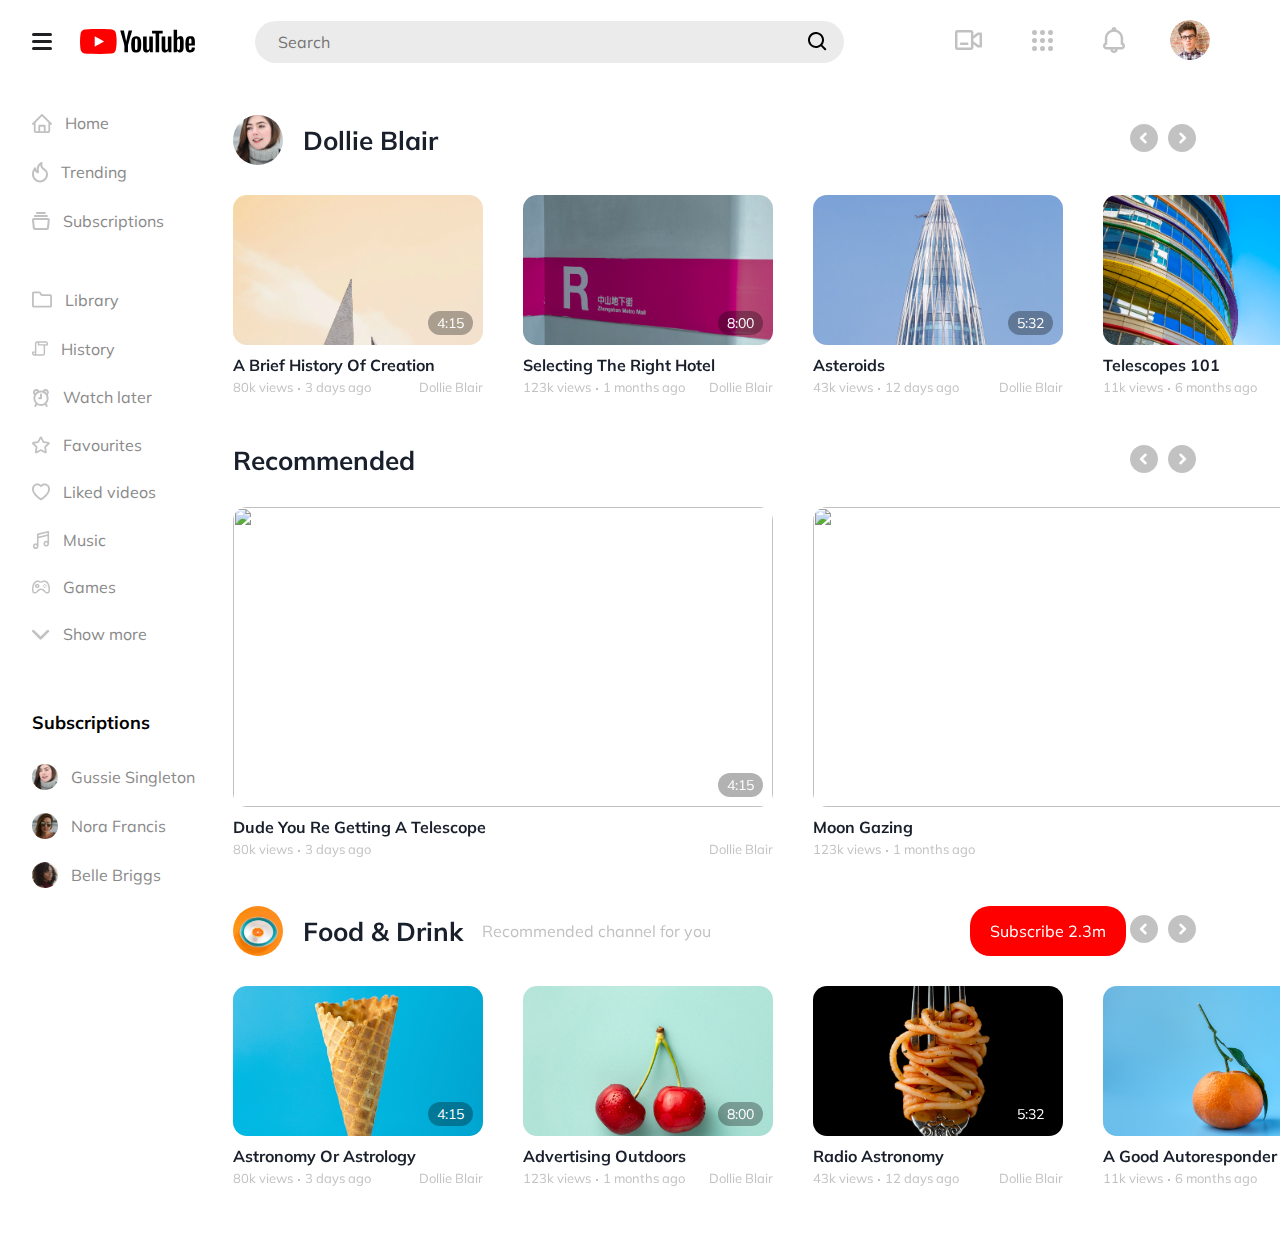
==== YouTubeTask/index.html @ e53dff31 "feat: add files" ====
<!DOCTYPE html>
<html lang="en">

<head>
    <meta charset="UTF-8">
    <meta http-equiv="X-UA-Compatible" content="IE=edge">
    <meta name="viewport" content="width=device-width, initial-scale=1.0">
    <title>YouTube</title>
    <link rel="stylesheet" href="style/normalize.css">
    <link rel="stylesheet" href="style/style.css">
    <link rel="preconnect" href="https://fonts.gstatic.com">
    <link href="https://fonts.googleapis.com/css2?family=Mulish:wght@400;700&display=swap" rel="stylesheet">
</head>

<body>

    <header class="header">
        <buttun class="burger">
            <span class="burger-line"></span>
            <span class="burger-line"></span>
            <span class="burger-line"></span>
        </buttun>
        <img src="img/logo.svg" alt="YouTube" class="logo">
        <div class="input-group">
            <input type="search" name="search" class="input-search" placeholder="Search">
            <button type="submit" class="button-search">
                <svg class="icon icon-search" width="19" height="19">
                    <use xlink:href="img/icons.svg#search"></use>
                </svg>
            </button>
        </div>
        <div class="mobile-search">
            <svg class="icon icon-search" width="19" height="19">
                <use href="img/icons.svg#search"></use>
            </svg>
        </div>
        <div class="icons">
            <a href="#" class="icons-link">
                <svg class="icon icon-video" width="27" height="20">
                    <use xlink:href="img/icons.svg#video"></use>
                </svg>
            </a>
            <a href="#" class="icons-link">
                <svg class="icon icon-apps" width="21" height="21">
                    <use xlink:href="img/icons.svg#apps"></use>
                </svg>
            </a>
            <a href="#" class="icons-link">
                <svg class="icon icon-notification" width="22" height="26">
                    <use xlink:href="img/icons.svg#notification"></use>
                </svg>
            </a>
        </div>
        <a href="#" class="user">
            <img src="img/Userpic.png" alt="Userpic" class="user-avatar">
        </a>


    </header>



    <div class="mobile-sidebar">
        <ul class="nav-menu">
            <li class="nav-item">
                <a href="#" class="nav-link">
                    <svg class="icon icon-home" width="20" height="19">
                        <use href="img/icons.svg#home"></use>
                    </svg>
                    <span class="nav-text">Home</span>
                </a>
            </li>
            <li class="nav-item">
                <a href="#" class="nav-link">
                    <svg class="icon icon-trending" width="20" height="19">
                        <use href="img/icons.svg#trending"></use>
                    </svg>
                    <span class="nav-text">Trending</span>
                </a>
            </li>
            <li class="nav-item">
                <a href="#" class="nav-link">
                    <svg class="icon icon-subscriptions" width="20" height="19">
                        <use href="img/icons.svg#subscriptions"></use>
                    </svg>
                    <span class="nav-text">Subscriptions</span>
                </a>
            </li>
            <li class="nav-item">
                <a href="#" class="nav-link">
                    <svg class="icon icon-library" width="20" height="19">
                        <use href="img/icons.svg#library"></use>
                    </svg>
                    <span class="nav-text">Library</span>
                </a>
            </li>
        </ul>
    </div>


    <!-- /.mobile-sidebar -->



    <div class="conteiner">
        <aside class="sidebar">
            <nav class="nav">

                <!-- menu 1 -->

                <ul class="nav-menu">
                    <li class="nav-item">
                        <a href="#" class="nav-link">
                            <svg class="icon icon-home" width="20" height="19">
                                <use xlink:href="img/icons.svg#home"></use>
                            </svg>
                            <span class="nav-text">Home</span>
                        </a>
                    </li>
                    <li class="nav-item">
                        <a href="" class="nav-link">
                            <svg class="icon icon-trending" width="16" height="21">
                                <use xlink:href="img/icons.svg#trending"></use>
                            </svg>
                            <span class="nav-text">Trending</span>
                        </a>
                    </li>
                    <li class="nav-item">
                        <a href="" class="nav-link">
                            <svg class="icon icon-subscriptions" width="18" height="18">
                                <use xlink:href="img/icons.svg#subscriptions"></use>
                            </svg>
                            <span class="nav-text">Subscriptions</span>
                        </a>
                    </li>
                </ul>

                <!-- menu 2 -->

                <ul class="nav-menu">
                    <li class="nav-item" id="nav-library">
                        <a href="#" class="nav-link">
                            <svg class="icon icon-library" width="20" height="19">
                                <use xlink:href="img/icons.svg#library"></use>
                            </svg>
                            <span class="nav-text">Library</span>
                        </a>
                    </li>
                    <li class="nav-item">
                        <a href="" class="nav-link">
                            <svg class="icon icon-history" width="16" height="21">
                                <use xlink:href="img/icons.svg#history"></use>
                            </svg>
                            <span class="nav-text">History</span>
                        </a>
                    </li>
                    <li class="nav-item">
                        <a href="" class="nav-link">
                            <svg class="icon icon-watch-later" width="18" height="18">
                                <use xlink:href="img/icons.svg#watch-later"></use>
                            </svg>
                            <span class="nav-text">Watch later</span>
                        </a>
                    </li>
                    <li class="nav-item">
                        <a href="" class="nav-link">
                            <svg class="icon icon-favourites" width="18" height="18">
                                <use xlink:href="img/icons.svg#favourites"></use>
                            </svg>
                            <span class="nav-text">Favourites</span>
                        </a>
                    </li>
                    <li class="nav-item">
                        <a href="" class="nav-link">
                            <svg class="icon icon-liked-videos" width="18" height="18">
                                <use xlink:href="img/icons.svg#liked"></use>
                            </svg>
                            <span class="nav-text">Liked videos</span>
                        </a>
                    </li>
                    <li class="nav-item">
                        <a href="" class="nav-link">
                            <svg class="icon icon-music" width="18" height="18">
                                <use xlink:href="img/icons.svg#music"></use>
                            </svg>
                            <span class="nav-text">Music</span>
                        </a>
                    </li>
                    <li class="nav-item">
                        <a href="" class="nav-link">
                            <svg class="icon icon-games" width="18" height="18">
                                <use xlink:href="img/icons.svg#games"></use>
                            </svg>
                            <span class="nav-text">Games</span>
                        </a>
                    </li>
                    <li class="nav-item">
                        <a href="" class="nav-link">
                            <svg class="icon icon-show-more" width="18" height="18">
                                <use xlink:href="img/icons.svg#chevron-down"></use>
                            </svg>
                            <span class="nav-text">Show more</span>
                        </a>
                    </li>
                </ul>
            </nav>
            <!-- Subscriptions  -->

            <h2 class="nav-title">Subscriptions</h2>

            <ul class="nav-menu" id="sub-menu">
                <li class="nav-item2">
                    <a href="#" class="nav-link">
                        <img src="img/Gussie.png" alt="Gussie Singleton" class="nav-image">
                        <span class="nav-text">Gussie Singleton</span>
                    </a>
                </li>
                <li class="nav-item2">
                    <a href="#" class="nav-link">
                        <img src="img/Nora.png" alt="Nora Francis" class="nav-image">
                        <span class="nav-text">Nora Francis</span>
                    </a>
                </li>
                <li class="nav-item2">
                    <a href="#" class="nav-link">
                        <img src="img/Belle.png" alt="Belle Briggs" class="nav-image">
                        <span class="nav-text">Belle Briggs</span>
                    </a>
                </li>
                <li class="nav-item2">
                    <a href="#" class="nav-link">
                        <img src="img/Eunice.png" alt="Eunice Cortez" class="nav-image">
                        <span class="nav-text">Eunice Cortez</span>
                    </a>
                </li>
                <li class="nav-item2">
                    <a href="#" class="nav-link">
                        <img src="img/Emma.png" alt="Emma Hanson" class="nav-image">
                        <span class="nav-text">Emma Hanson</span>
                    </a>
                </li>
                <li class="nav-item2">
                    <a href="#" class="nav-link">
                        <img src="img/Leah.png" alt="Leah Berry" class="nav-image">
                        <span class="nav-text">Leah Berry</span>
                    </a>
                </li>
            </ul>

            <!-- Setting -->

            <ul class="nav-menu" id="nav-setting">
                <li class="nav-item">
                    <a href="#" class="nav-link">
                        <svg class="icon icon-setting" width="20" height="19">
                            <use xlink:href="img/icons.svg#setting"></use>
                        </svg>
                        <span class="nav-text">Setting</span>
                    </a>
                </li>
            </ul>
        </aside>
    </div>








    <main class="content">
        <div class="channel">
            <div class="channel-header">
                <a href="#" class="channel-title">
                    <img src="img/Gussie.png" alt="mainAvatar" class="channel-avatar">
                    <span class="channel-text">Dollie Blair</span>
                </a>

                <div class="slider-buttons">
                    <div class="channel-button" id="my-channel-button-prev">
                        <svg class="icon icon-left" width="28" height="28">
                            <use href="img/icons.svg#left"></use>
                        </svg>
                    </div>
                    <div class="channel-button" id="my-channel-button-next">
                        <svg class="icon icon-right" width="28" height="28">
                            <use href="img/icons.svg#right"></use>
                        </svg>
                    </div>
                </div>
            </div>

            <!-- Slider main container -->
            <div class="swiper-container my-channel-slider">
                <!-- Additional required wrapper -->
                <div class="swiper-wrapper">
                    <!-- Slides -->
                    <div class="swiper-slide">
                        <div class="video-card">
                            <div class="video-thumb">
                                <img src="img/cover-video.png" alt="" class="thumbnail">
                                <span class="video-duration">4:15</span>
                            </div>
                            <!-- /.video-thumb -->
                            <h3 class="video-title">A Brief History Of Creation</h3>
                            <div class="video-info">
                                <span class="video-counter">
                                    <span class="video-views">80k views</span>
                                    <span class="video-date">3 days ago</span>
                                </span>
                                <span class="video-channel">Dollie Blair</span>
                            </div>
                            <!-- /.video-info -->
                        </div>
                        <!-- /.video-card -->
                    </div>
                    <!-- /.swiper-slide -->
                    <div class="swiper-slide">
                        <div class="video-card">
                            <div class="video-thumb">
                                <img src="img/video-cover-2.png" alt="" class="thumbnail">
                                <span class="video-duration">8:00</span>
                            </div>
                            <!-- /.video-thumb -->
                            <h3 class="video-title">Selecting The Right Hotel</h3>
                            <div class="video-info">
                                <span class="video-counter">
                                    <span class="video-views">123k views</span>
                                    <span class="video-date">1 months ago</span>
                                </span>
                                <span class="video-channel">Dollie Blair</span>
                            </div>
                            <!-- /.video-info -->
                        </div>
                        <!-- /.video-card -->
                    </div>
                    <div class="swiper-slide">
                        <div class="video-card">
                            <div class="video-thumb">
                                <img src="img/video-cover-3.png" alt="" class="thumbnail">
                                <span class="video-duration">5:32</span>
                            </div>
                            <!-- /.video-thumb -->
                            <h3 class="video-title">Asteroids</h3>
                            <div class="video-info">
                                <span class="video-counter">
                                    <span class="video-views">43k views</span>
                                    <span class="video-date">12 days ago</span>
                                </span>
                                <span class="video-channel">Dollie Blair</span>
                            </div>
                            <!-- /.video-info -->
                        </div>
                        <!-- /.video-card -->
                    </div>
                    <div class="swiper-slide">
                        <div class="video-card">
                            <div class="video-thumb">
                                <img src="img/video-cover-4.png" alt="" class="thumbnail">
                                <span class="video-duration">6:40</span>
                            </div>
                            <!-- /.video-thumb -->
                            <h3 class="video-title">Telescopes 101</h3>
                            <div class="video-info">
                                <span class="video-counter">
                                    <span class="video-views">11k views</span>
                                    <span class="video-date">6 months ago</span>
                                </span>
                                <span class="video-channel">Dollie Blair</span>
                            </div>
                            <!-- /.video-info -->
                        </div>
                        <!-- /.video-card -->
                    </div>
                    <div class="swiper-slide">
                        <div class="video-card">
                            <div class="video-thumb">
                                <img src="img/video-cover-5.png" alt="" class="thumbnail">
                                <span class="video-duration">1:45</span>
                            </div>
                            <!-- /.video-thumb -->
                            <h3 class="video-title">Medical Care Is Just</h3>
                            <div class="video-info">
                                <span class="video-counter">
                                    <span class="video-views">80k views</span>
                                    <span class="video-date">2 days ago</span>
                                </span>
                                <span class="video-channel">Dollie Blair</span>
                            </div>
                            <!-- /.video-info -->
                        </div>
                        <!-- /.video-card -->
                    </div>
                    <div class="swiper-slide">
                        <div class="video-card">
                            <div class="video-thumb">
                                <img src="img/video-cover-6.png" alt="" class="thumbnail">
                                <span class="video-duration">4:15</span>
                            </div>
                            <!-- /.video-thumb -->
                            <h3 class="video-title">A Brief History Of Creation</h3>
                            <div class="video-info">
                                <span class="video-counter">
                                    <span class="video-views">80k views</span>
                                    <span class="video-date">3 days ago</span>
                                </span>
                                <span class="video-channel">Dollie Blair</span>
                            </div>
                            <!-- /.video-info -->
                        </div>
                        <!-- /.video-card -->
                    </div>
                </div>
            </div>
            <!-- /.swiper-container -->

        </div>
        <!-- /.channel -->
        <div class="channel recommended">
            <div class="channel-header">
                <h2 class="recommended-title">Recommended</h2>

                <div class="slider-buttons">
                    <div class="channel-button" id="recommended-button-prev">
                        <svg class="icon icon-left" width="28" height="28">
                            <use href="img/icons.svg#left"></use>
                        </svg>
                    </div>
                    <div class="channel-button" id="recommended-button-next">
                        <svg class="icon icon-right" width="28" height="28">
                            <use href="img/icons.svg#right"></use>
                        </svg>
                    </div>
                </div>
            </div>

            <!-- Slider main container -->
            <div class="swiper-container recommended-slider">
                <!-- Additional required wrapper -->
                <div class="swiper-wrapper">
                    <!-- Slides -->
                    <div class="swiper-slide">
                        <div class="video-card">
                            <div class="video-thumb">
                                <img src="img/Dude.png" alt="" class="thumbnail">
                                <span class="video-duration">4:15</span>
                            </div>
                            <!-- /.video-thumb -->
                            <h3 class="video-title">Dude You Re Getting A Telescope</h3>
                            <div class="video-info">
                                <span class="video-counter">
                                    <span class="video-views">80k views</span>
                                    <span class="video-date">3 days ago</span>
                                </span>
                                <span class="video-channel">Dollie Blair</span>
                            </div>
                            <!-- /.video-info -->
                        </div>
                        <!-- /.video-card -->
                    </div>
                    <!-- /.swiper-slide -->
                    <div class="swiper-slide">
                        <div class="video-card">
                            <div class="video-thumb">
                                <img src="img/Moon.png" alt="" class="thumbnail">
                                <span class="video-duration">8:00</span>
                            </div>
                            <!-- /.video-thumb -->
                            <h3 class="video-title">Moon Gazing</h3>
                            <div class="video-info">
                                <span class="video-counter">
                                    <span class="video-views">123k views</span>
                                    <span class="video-date">1 months ago</span>
                                </span>
                                <span class="video-channel">Dollie Blair</span>
                            </div>
                            <!-- /.video-info -->
                        </div>
                        <!-- /.video-card -->
                    </div>
                    <div class="swiper-slide">
                        <div class="video-card">
                            <div class="video-thumb">
                                <img src="img/Rose.png" alt="" class="thumbnail">
                                <span class="video-duration">5:32</span>
                            </div>
                            <!-- /.video-thumb -->
                            <h3 class="video-title">Rose Gazing</h3>
                            <div class="video-info">
                                <span class="video-counter">
                                    <span class="video-views">43k views</span>
                                    <span class="video-date">12 days ago</span>
                                </span>
                                <span class="video-channel">Dollie Blair</span>
                            </div>
                            <!-- /.video-info -->
                        </div>
                        <!-- /.video-card -->
                    </div>
                    <div class="swiper-slide">
                        <div class="video-card">
                            <div class="video-thumb">
                                <img src="img/video-cover-4.png" alt="" class="thumbnail">
                                <span class="video-duration">6:40</span>
                            </div>
                            <!-- /.video-thumb -->
                            <h3 class="video-title">Telescopes 101</h3>
                            <div class="video-info">
                                <span class="video-counter">
                                    <span class="video-views">11k views</span>
                                    <span class="video-date">6 months ago</span>
                                </span>
                                <span class="video-channel">Dollie Blair</span>
                            </div>
                            <!-- /.video-info -->
                        </div>
                        <!-- /.video-card -->
                    </div>
                    <div class="swiper-slide">
                        <div class="video-card">
                            <div class="video-thumb">
                                <img src="img/video-cover-5.png" alt="" class="thumbnail">
                                <span class="video-duration">1:45</span>
                            </div>
                            <!-- /.video-thumb -->
                            <h3 class="video-title">Medical Care Is Just</h3>
                            <div class="video-info">
                                <span class="video-counter">
                                    <span class="video-views">80k views</span>
                                    <span class="video-date">2 days ago</span>
                                </span>
                                <span class="video-channel">Dollie Blair</span>
                            </div>
                            <!-- /.video-info -->
                        </div>
                        <!-- /.video-card -->
                    </div>
                    <div class="swiper-slide">
                        <div class="video-card">
                            <div class="video-thumb">
                                <img src="img/video-cover-6.png" alt="" class="thumbnail">
                                <span class="video-duration">4:15</span>
                            </div>
                            <!-- /.video-thumb -->
                            <h3 class="video-title">A Brief History Of Creation</h3>
                            <div class="video-info">
                                <span class="video-counter">
                                    <span class="video-views">80k views</span>
                                    <span class="video-date">3 days ago</span>
                                </span>
                                <span class="video-channel">Dollie Blair</span>
                            </div>
                            <!-- /.video-info -->
                        </div>
                        <!-- /.video-card -->
                    </div>
                </div>
            </div>
            <!-- /.swiper-container -->

        </div>
        <!-- /.channel -->

        <div class="channel recommended-channel">
            <div class="channel-header">
                <a href="#" class="channel-title recommended-channel-title">
                    <img src="img/Food-Drink.png" alt="Food-Drink" class="channel-avatar">
                    <span class="channel-text">Food & Drink</span>
                    <span class="recommended-channel-subtitle">Recommended channel for you</span>
                </a>

                <button class="subscribe">Subscribe 2.3m</button>

                <div class="slider-buttons">
                    <div class="channel-button" id="recommended-channel-button-prev">
                        <svg class="icon icon-left" width="28" height="28">
                            <use href="img/icons.svg#left"></use>
                        </svg>
                    </div>
                    <div class="channel-button" id="recommended-channel-button-next">
                        <svg class="icon icon-right" width="28" height="28">
                            <use href="img/icons.svg#right"></use>
                        </svg>
                    </div>
                </div>
            </div>

            <!-- Slider main container -->
            <div class="swiper-container recommended-channel-slider">
                <!-- Additional required wrapper -->
                <div class="swiper-wrapper">
                    <!-- Slides -->
                    <div class="swiper-slide">
                        <div class="video-card">
                            <div class="video-thumb">
                                <img src="img/Astronomy.png" alt="" class="thumbnail">
                                <span class="video-duration">4:15</span>
                            </div>
                            <!-- /.video-thumb -->
                            <h3 class="video-title">Astronomy Or Astrology</h3>
                            <div class="video-info">
                                <span class="video-counter">
                                    <span class="video-views">80k views</span>
                                    <span class="video-date">3 days ago</span>
                                </span>
                                <span class="video-channel">Dollie Blair</span>
                            </div>
                            <!-- /.video-info -->
                        </div>
                        <!-- /.video-card -->
                    </div>
                    <!-- /.swiper-slide -->
                    <div class="swiper-slide">
                        <div class="video-card">
                            <div class="video-thumb">
                                <img src="img/Advertising.png" alt="Advertising" class="thumbnail">
                                <span class="video-duration">8:00</span>
                            </div>
                            <!-- /.video-thumb -->
                            <h3 class="video-title">Advertising Outdoors</h3>
                            <div class="video-info">
                                <span class="video-counter">
                                    <span class="video-views">123k views</span>
                                    <span class="video-date">1 months ago</span>
                                </span>
                                <span class="video-channel">Dollie Blair</span>
                            </div>
                            <!-- /.video-info -->
                        </div>
                        <!-- /.video-card -->
                    </div>
                    <div class="swiper-slide">
                        <div class="video-card">
                            <div class="video-thumb">
                                <img src="img/Radio.png" alt="" class="thumbnail">
                                <span class="video-duration">5:32</span>
                            </div>
                            <!-- /.video-thumb -->
                            <h3 class="video-title">Radio Astronomy</h3>
                            <div class="video-info">
                                <span class="video-counter">
                                    <span class="video-views">43k views</span>
                                    <span class="video-date">12 days ago</span>
                                </span>
                                <span class="video-channel">Dollie Blair</span>
                            </div>
                            <!-- /.video-info -->
                        </div>
                        <!-- /.video-card -->
                    </div>
                    <div class="swiper-slide">
                        <div class="video-card">
                            <div class="video-thumb">
                                <img src="img/Autoresponder.png" alt="" class="thumbnail">
                                <span class="video-duration">6:40</span>
                            </div>
                            <!-- /.video-thumb -->
                            <h3 class="video-title">A Good Autoresponder</h3>
                            <div class="video-info">
                                <span class="video-counter">
                                    <span class="video-views">11k views</span>
                                    <span class="video-date">6 months ago</span>
                                </span>
                                <span class="video-channel">Dollie Blair</span>
                            </div>
                            <!-- /.video-info -->
                        </div>
                        <!-- /.video-card -->
                    </div>
                    <div class="swiper-slide">
                        <div class="video-card">
                            <div class="video-thumb">
                                <img src="img/Baby.png" alt="" class="thumbnail">
                                <span class="video-duration">1:45</span>
                            </div>
                            <!-- /.video-thumb -->
                            <h3 class="video-title">Baby Monitor Technology</h3>
                            <div class="video-info">
                                <span class="video-counter">
                                    <span class="video-views">80k views</span>
                                    <span class="video-date">2 days ago</span>
                                </span>
                                <span class="video-channel">Dollie Blair</span>
                            </div>
                            <!-- /.video-info -->
                        </div>
                        <!-- /.video-card -->
                    </div>
                    <div class="swiper-slide">
                        <div class="video-card">
                            <div class="video-thumb">
                                <img src="img/Asteroids.png" alt="" class="thumbnail">
                                <span class="video-duration">4:15</span>
                            </div>
                            <!-- /.video-thumb -->
                            <h3 class="video-title">Asteroids</h3>
                            <div class="video-info">
                                <span class="video-counter">
                                    <span class="video-views">80k views</span>
                                    <span class="video-date">3 days ago</span>
                                </span>
                                <span class="video-channel">Dollie Blair</span>
                            </div>
                            <!-- /.video-info -->
                        </div>
                        <!-- /.video-card -->
                    </div>
                </div>
            </div>
            <!-- /.swiper-container -->

        </div>
        <!-- /.channel -->
    </main>
</body>

</html>
---- YouTubeTask/style/style.css ----
* {
    box-sizing: border-box;
}

body {
    font-family: 'Mulish', sans-serif;
    font-size: 16px;
    font-weight: 400;
}

/* Header and menu styles start */
.header {
    display: flex;
    align-items: center;
    padding-top: 20px;
    padding-bottom: 20px;
    padding-left: 32px;
    padding-right: 70px;
    margin-bottom: 30px;
    position: fixed;
    top: 0;
    left: 0;
    width: 100%;
    z-index: 99;
    background-color: #fff;

}

.burger {
    height: 17px;
    width: 20px;
    border: none;
    background-color: #fff;
    padding: 0;
    display: flex;
    flex-direction: column;
    justify-content: space-between;
    margin-right: 28px;
    cursor: pointer;
}

.burger-line {
    display: block;
    width: 20px;
    height: 3px;
    background-color: #1F2022;
    border-radius: 20px;
}

.logo {
    margin-right: 59px;
}

.input-group {
    background: #EBEBEB;
    border-radius: 22px;
    display: flex;
    justify-content: space-between;
    align-items: center;
    padding-right: 17px;
    max-width: 830px;
    width: 50%;
}

.input-search {
    width: 100%;
    background-color: transparent;
    border: none;
    padding-top: 12px;
    padding-bottom: 12px;
    padding-left: 23px;
}

.button-search {
    width: 19px;
    height: 19px;
    border: none;
    background-color: transparent;
    padding: 0;
    cursor: pointer;
}

.icon-search {
    fill: #000;
}

.icons {
    display: flex;
    align-items: center;
    margin-left: auto;
}

.icons-link {
    text-decoration: none;
    opacity: 0.24;
}

.icons-link:hover {
    opacity: 0.7;
}

.icons-link:not(:last-child) {
    margin-right: 50px;
}

.user {
    margin-left: 45px;
}

.user-avatar {
    width: 40px;
    height: 40px;
    border-radius: 50%;
}

.sidebar {
    padding-left: 32px;
    position: fixed;
    left: 0;
    top: 114px;
    height: calc(100% - 114px);
    overflow-y: auto;
    width: 16%;
    background-color: #fff;
}

.nav-menu {
    margin-top: 0;
    /* margin-bottom: 58px; */
    padding-left: 0;
    list-style-type: none;

}

.nav-item {
    margin-bottom: 29px;
}

.nav-item .icon {
    fill: #000;
    opacity: 24%;
}

.nav-text {
    margin-left: 13px;
    color: #898989;
}

.nav-text:hover {
    color: #FF0000;
}

.nav-link {
    text-decoration: none;
    display: flex;
    align-items: center;
}

.nav-link:hover .icon {
    fill: #FF0000;
    opacity: 100%;
}


.nav-image {
    width: 26px;
    height: 26px;
    border-radius: 50%;
}

.nav-title {

    font-weight: bold;
    font-size: 18px;
    line-height: 23px;
    margin-bottom: 30px;
    margin-top: 67px;
}

.nav-item2 {
    margin-top: 23px;
}

.nav-item2 .icon {
    fill: #000;
    opacity: 24%;
}

#nav-library {
    margin-top: 60px;
}

#nav-setting {
    margin-top: 104px;
}



/* Header and menu styles end */

/* Main styles start */
.channel {
    position: relative;
    margin-bottom: 49px;
    margin-left: 15px;
}

.channel-title {
    display: flex;
    align-items: center;
    text-decoration: none;
    font-weight: bold;
    font-size: 26px;
    line-height: 33px;
    color: #19202C;
    width: 70%;
}

.recommended-title {
    font-size: 26px;
    line-height: 33px;
    color: #19202C;
    margin: 0;
}

.channel-avatar {
    width: 50px;
    height: 50px;
    border-radius: 50%;
}

.channel-text {
    margin-left: 20px;

}

.video-card {
    width: 250px;
}

.video-thumb {
    width: 100%;
    height: 150px;
    overflow: hidden;
    border-radius: 14px;
    position: relative;
}

.thumbnail {
    width: 100%;
    height: 100%;
    object-fit: cover;
}

.video-duration {
    position: absolute;
    bottom: 10px;
    right: 10px;
    background: rgba(0, 0, 0, 0.3);
    border-radius: 12px;
    font-size: 14px;
    line-height: 18px;
    color: #FFFFFF;
    padding: 3px 9px;
}

.video-title {
    font-weight: bold;
    font-size: 16px;
    line-height: 20px;
    color: #19202C;
    margin-top: 10px;
    margin-bottom: 4px;
}

.video-info {
    display: flex;
    align-items: center;
    justify-content: space-between;
    font-size: 13px;
    line-height: 16px;
    color: #C2C2C2;
}

.video-counter {
    display: flex;
}

.video-views {
    margin-right: 5px;
}

.video-views::after {
    content: '';
    width: 2px;
    height: 2px;
    background-color: #C2C2C2;
    display: inline-block;
    vertical-align: middle;
    margin-left: 5px;
}

.channel-button {
    cursor: pointer;
}

.slider-buttons {
    display: flex;
    align-items: center;
    justify-content: space-between;
    width: 66px;
    margin-right: 8%;
}

.recommended-slider .video-card {
    width: 540px;
}

.recommended-slider .video-thumb {
    height: 300px;
}

.food-avatar {
    object-fit: cover;
}

.recommended-channel-subtitle {
    font-weight: normal;
    font-size: 16px;
    line-height: 20px;
    color: #C2C2C2;
    margin-left: 19px;
}

.channel-header {
    display: flex;
    justify-content: space-between;
    margin-bottom: 30px;
}

.subscribe {
    background: #FF0000;
    border-radius: 20px;
    border: none;
    font-weight: normal;
    font-size: 16px;
    line-height: 20px;
    text-align: center;
    color: #FFFFFF;
    padding: 10px 20px;
}

.content {
    width: 100%;
    margin-top: 85px;
    padding-left: 17%;
    padding-top: 30px;
}

/* Main styles end */

.swiper-wrapper {
    display: flex;
    justify-content: space-between;
    gap: 40px;
}


.mobile-sidebar {
    display: none;
}

.mobile-search {
    display: none;
}


@media (max-width: 860px) {
    .icons {
        display: none;
    }

    .user {
        margin-left: auto;
    }

    .burger {
        display: none;
    }

    .channel-header {
        display: none;
    }
}

@media (max-width: 640px) {

    .my-channel-slider .video-card {
        width: 540px;
    }

    .recommended-channel-slider .video-card {
        width: 540px;
    }





    .swiper-wrapper {
        display: flex;
        flex-direction: column;
    }

    .swiper-slide {
        margin-bottom: 30px;
    }

    .video-thumb {
        height: 300px;
    }

    .slider-buttons {
        display: none;
    }

    .mobile-search {
        display: block;
        margin-left: auto;
    }

    .user {
        margin-left: 20px;
    }

    .input-group {
        position: fixed;
        top: -100px;
        left: 0;
        opacity: 0;
        width: 68%;
        margin-left: 25px;
        transition: top 0.2s;
    }

    .input-group.is-open {
        opacity: 1;
        top: 20px;
    }

    .menu-button {
        display: none;
    }

    .sidebar {
        display: none;
    }

    .content {
        padding-left: 16px;
    }

    .mobile-sidebar {
        display: block;
        position: fixed;
        z-index: 99;
        bottom: 0;
        left: 0;
        width: 100%;
        background-color: #fff;
    }

    .mobile-sidebar .nav-link {
        display: flex;
        flex-direction: column;
    }

    .mobile-sidebar .nav-menu {
        margin-bottom: 0;
        display: flex;
        align-items: center;
        justify-content: space-around;
        padding-top: 13px;
        padding-bottom: 11px;
        border-top: 1px solid#F1F1F1;
    }

    .nav-text {
        margin-left: 0;
        font-size: 10px;
        line-height: 13px;
    }

    .nav-item {
        margin-bottom: 0;
    }
}
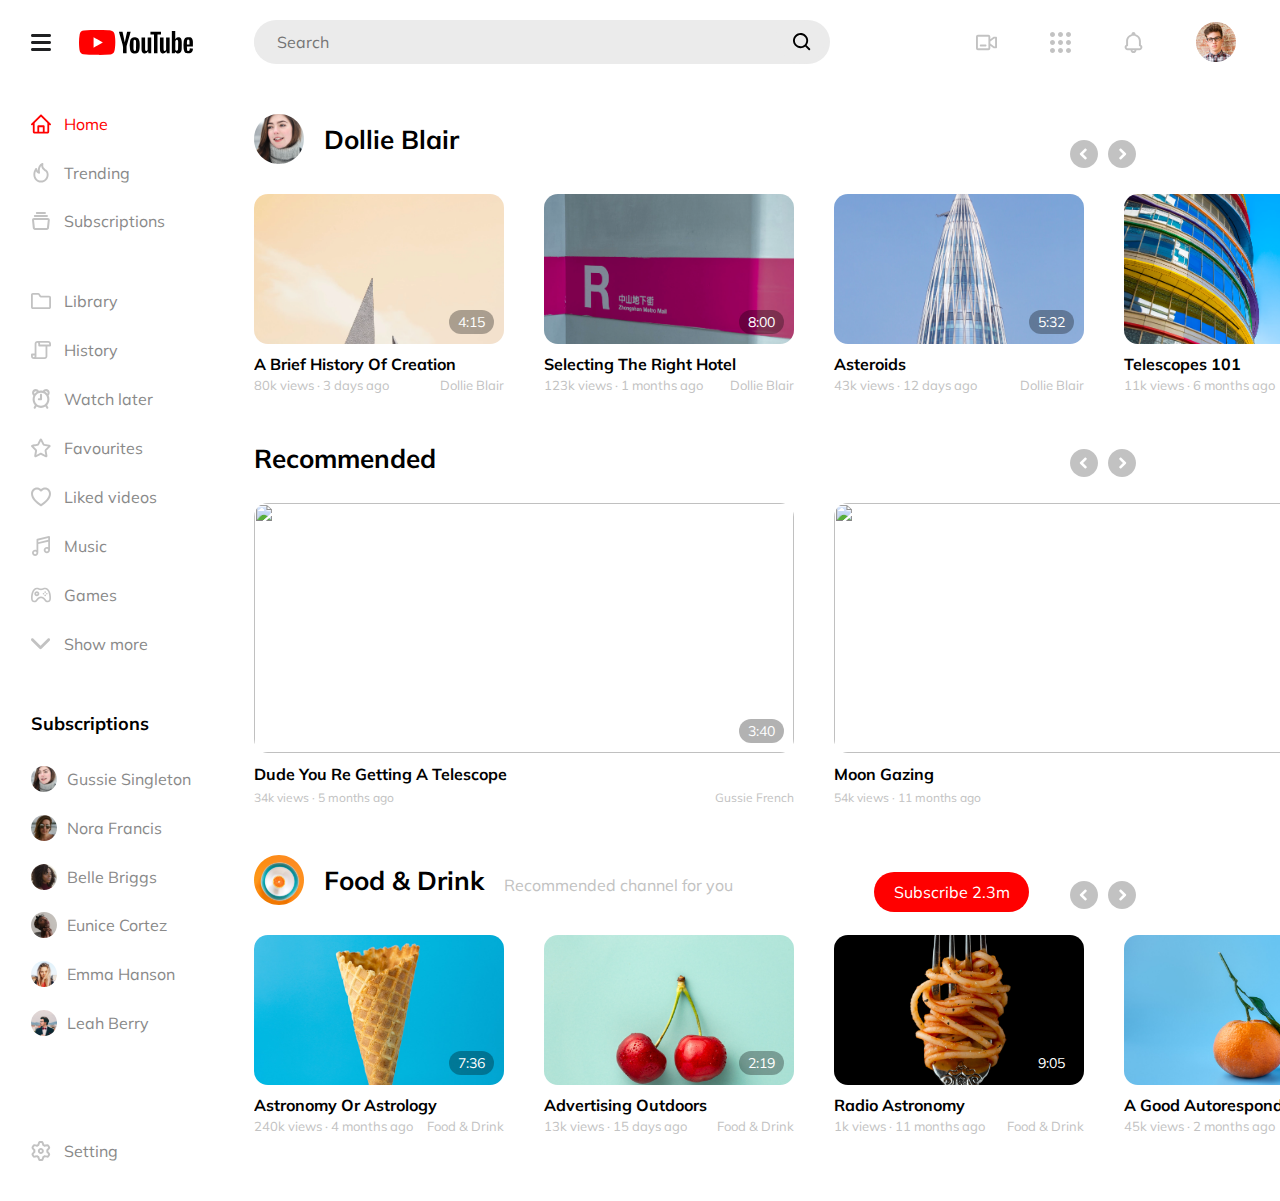
==== commit 3c9a94c3: "fix" ====
--- a/YouTubeTask/index.html
+++ b/YouTubeTask/index.html
@@ -12,707 +12,398 @@
     <link href="https://fonts.googleapis.com/css2?family=Mulish:wght@400;700&display=swap" rel="stylesheet">
 </head>
 
-<body>
-
+<body class="app-wrapper">
     <header class="header">
-        <buttun class="burger">
-            <span class="burger-line"></span>
-            <span class="burger-line"></span>
-            <span class="burger-line"></span>
-        </buttun>
-        <img src="img/logo.svg" alt="YouTube" class="logo">
-        <div class="input-group">
-            <input type="search" name="search" class="input-search" placeholder="Search">
-            <button type="submit" class="button-search">
-                <svg class="icon icon-search" width="19" height="19">
-                    <use xlink:href="img/icons.svg#search"></use>
-                </svg>
-            </button>
+        <div class="search-wrapper">
+            <img class="burger-img image" src="./img/menu.svg" alt="" />
+            <img class="logo image" src="./img/yt-all.svg" alt="" />
+            <div class="search-input-wrapper">
+                <input class="search-input" type="text" placeholder="Search"></input>
+                <div class="search-logo-wrapper">
+                    <img class="search-logo" src="./img/search.svg" alt="" />
+                </div>
+            </div>
         </div>
-        <div class="mobile-search">
-            <svg class="icon icon-search" width="19" height="19">
-                <use href="img/icons.svg#search"></use>
-            </svg>
+        <div class="user-wrapper">
+            <div class="new-search">
+                <img class="search-logo" src="./img/search.svg" alt="" />
+            </div>
+            <img class="dots" src="./img/camera.svg" alt="" />
+            <img class="dots" src="./img//dots.svg" alt="" />
+            <img class="dots" src="./img/alerts.svg" alt="" />
+            <img class="user-img" src="img/Userpic.png" alt="" />
         </div>
-        <div class="icons">
-            <a href="#" class="icons-link">
-                <svg class="icon icon-video" width="27" height="20">
-                    <use xlink:href="img/icons.svg#video"></use>
-                </svg>
-            </a>
-            <a href="#" class="icons-link">
-                <svg class="icon icon-apps" width="21" height="21">
-                    <use xlink:href="img/icons.svg#apps"></use>
-                </svg>
-            </a>
-            <a href="#" class="icons-link">
-                <svg class="icon icon-notification" width="22" height="26">
-                    <use xlink:href="img/icons.svg#notification"></use>
-                </svg>
-            </a>
-        </div>
-        <a href="#" class="user">
-            <img src="img/Userpic.png" alt="Userpic" class="user-avatar">
-        </a>
-
-
     </header>
-
-
-
-    <div class="mobile-sidebar">
-        <ul class="nav-menu">
-            <li class="nav-item">
-                <a href="#" class="nav-link">
-                    <svg class="icon icon-home" width="20" height="19">
-                        <use href="img/icons.svg#home"></use>
-                    </svg>
-                    <span class="nav-text">Home</span>
-                </a>
-            </li>
-            <li class="nav-item">
-                <a href="#" class="nav-link">
-                    <svg class="icon icon-trending" width="20" height="19">
-                        <use href="img/icons.svg#trending"></use>
-                    </svg>
-                    <span class="nav-text">Trending</span>
-                </a>
-            </li>
-            <li class="nav-item">
-                <a href="#" class="nav-link">
-                    <svg class="icon icon-subscriptions" width="20" height="19">
-                        <use href="img/icons.svg#subscriptions"></use>
-                    </svg>
-                    <span class="nav-text">Subscriptions</span>
-                </a>
-            </li>
-            <li class="nav-item">
-                <a href="#" class="nav-link">
-                    <svg class="icon icon-library" width="20" height="19">
-                        <use href="img/icons.svg#library"></use>
-                    </svg>
-                    <span class="nav-text">Library</span>
-                </a>
-            </li>
-        </ul>
-    </div>
-
-
-    <!-- /.mobile-sidebar -->
-
-
-
-    <div class="conteiner">
-        <aside class="sidebar">
-            <nav class="nav">
-
-                <!-- menu 1 -->
-
-                <ul class="nav-menu">
-                    <li class="nav-item">
-                        <a href="#" class="nav-link">
-                            <svg class="icon icon-home" width="20" height="19">
-                                <use xlink:href="img/icons.svg#home"></use>
-                            </svg>
-                            <span class="nav-text">Home</span>
-                        </a>
-                    </li>
-                    <li class="nav-item">
-                        <a href="" class="nav-link">
-                            <svg class="icon icon-trending" width="16" height="21">
-                                <use xlink:href="img/icons.svg#trending"></use>
-                            </svg>
-                            <span class="nav-text">Trending</span>
-                        </a>
-                    </li>
-                    <li class="nav-item">
-                        <a href="" class="nav-link">
-                            <svg class="icon icon-subscriptions" width="18" height="18">
-                                <use xlink:href="img/icons.svg#subscriptions"></use>
-                            </svg>
-                            <span class="nav-text">Subscriptions</span>
-                        </a>
-                    </li>
-                </ul>
-
-                <!-- menu 2 -->
-
-                <ul class="nav-menu">
-                    <li class="nav-item" id="nav-library">
-                        <a href="#" class="nav-link">
-                            <svg class="icon icon-library" width="20" height="19">
-                                <use xlink:href="img/icons.svg#library"></use>
-                            </svg>
-                            <span class="nav-text">Library</span>
-                        </a>
-                    </li>
-                    <li class="nav-item">
-                        <a href="" class="nav-link">
-                            <svg class="icon icon-history" width="16" height="21">
-                                <use xlink:href="img/icons.svg#history"></use>
-                            </svg>
-                            <span class="nav-text">History</span>
-                        </a>
-                    </li>
-                    <li class="nav-item">
-                        <a href="" class="nav-link">
-                            <svg class="icon icon-watch-later" width="18" height="18">
-                                <use xlink:href="img/icons.svg#watch-later"></use>
-                            </svg>
-                            <span class="nav-text">Watch later</span>
-                        </a>
-                    </li>
-                    <li class="nav-item">
-                        <a href="" class="nav-link">
-                            <svg class="icon icon-favourites" width="18" height="18">
-                                <use xlink:href="img/icons.svg#favourites"></use>
-                            </svg>
-                            <span class="nav-text">Favourites</span>
-                        </a>
-                    </li>
-                    <li class="nav-item">
-                        <a href="" class="nav-link">
-                            <svg class="icon icon-liked-videos" width="18" height="18">
-                                <use xlink:href="img/icons.svg#liked"></use>
-                            </svg>
-                            <span class="nav-text">Liked videos</span>
-                        </a>
-                    </li>
-                    <li class="nav-item">
-                        <a href="" class="nav-link">
-                            <svg class="icon icon-music" width="18" height="18">
-                                <use xlink:href="img/icons.svg#music"></use>
-                            </svg>
-                            <span class="nav-text">Music</span>
-                        </a>
-                    </li>
-                    <li class="nav-item">
-                        <a href="" class="nav-link">
-                            <svg class="icon icon-games" width="18" height="18">
-                                <use xlink:href="img/icons.svg#games"></use>
-                            </svg>
-                            <span class="nav-text">Games</span>
-                        </a>
-                    </li>
-                    <li class="nav-item">
-                        <a href="" class="nav-link">
-                            <svg class="icon icon-show-more" width="18" height="18">
-                                <use xlink:href="img/icons.svg#chevron-down"></use>
-                            </svg>
-                            <span class="nav-text">Show more</span>
-                        </a>
-                    </li>
-                </ul>
-            </nav>
-            <!-- Subscriptions  -->
-
-            <h2 class="nav-title">Subscriptions</h2>
-
-            <ul class="nav-menu" id="sub-menu">
-                <li class="nav-item2">
+    <div class="main-content-wrapper">
+
+        <div class="mobile-sidebar">
+            <ul class="nav-menu">
+                <li class="nav-item">
                     <a href="#" class="nav-link">
-                        <img src="img/Gussie.png" alt="Gussie Singleton" class="nav-image">
-                        <span class="nav-text">Gussie Singleton</span>
+                        <img class="navigation-img" src="./img/home.svg" alt="" />
+                        <span style="color: red;" class="nav-text">Home</span>
                     </a>
                 </li>
-                <li class="nav-item2">
+                <li class="nav-item">
                     <a href="#" class="nav-link">
-                        <img src="img/Nora.png" alt="Nora Francis" class="nav-image">
-                        <span class="nav-text">Nora Francis</span>
+                        <img class="navigation-img trending-img" src="./img/trending.svg" alt="" />
+                        <span class="nav-text">Trending</span>
                     </a>
                 </li>
-                <li class="nav-item2">
+                <li class="nav-item">
                     <a href="#" class="nav-link">
-                        <img src="img/Belle.png" alt="Belle Briggs" class="nav-image">
-                        <span class="nav-text">Belle Briggs</span>
+                        <img class="navigation-img subscriptions-img" src="./img/subscriptions.svg" alt="" />
+                        <span class="nav-text">Subscriptions</span>
                     </a>
                 </li>
-                <li class="nav-item2">
+                <li class="nav-item">
                     <a href="#" class="nav-link">
-                        <img src="img/Eunice.png" alt="Eunice Cortez" class="nav-image">
-                        <span class="nav-text">Eunice Cortez</span>
-                    </a>
-                </li>
-                <li class="nav-item2">
-                    <a href="#" class="nav-link">
-                        <img src="img/Emma.png" alt="Emma Hanson" class="nav-image">
-                        <span class="nav-text">Emma Hanson</span>
-                    </a>
-                </li>
-                <li class="nav-item2">
-                    <a href="#" class="nav-link">
-                        <img src="img/Leah.png" alt="Leah Berry" class="nav-image">
-                        <span class="nav-text">Leah Berry</span>
+                        <img class="navigation-img" src="./img/library.svg" alt="" />
+                        <span class="nav-text">Library</span>
                     </a>
                 </li>
             </ul>
-
-            <!-- Setting -->
-
-            <ul class="nav-menu" id="nav-setting">
-                <li class="nav-item">
-                    <a href="#" class="nav-link">
-                        <svg class="icon icon-setting" width="20" height="19">
-                            <use xlink:href="img/icons.svg#setting"></use>
-                        </svg>
-                        <span class="nav-text">Setting</span>
-                    </a>
-                </li>
-            </ul>
-        </aside>
+        </div>
+    
+
+
+        <navigation class="navigation-wrapper">
+         <div class="navigation-main">
+                <div class="navigation-item">
+                    <div class="img-wrapper">
+                        <img class="navigation-img" src="./img/home.svg" alt="" />
+                    </div>
+                    <p class="navigation-text active-text">Home</p>
+                </div>
+                <div class="navigation-item">
+                    <div class="img-wrapper">
+                        <img class="navigation-img trending-img" src="./img/trending.svg" alt="" />
+                    </div>
+                    <p class="navigation-text">Trending</p>
+                </div>
+                <div class="navigation-item">
+                    <div class="img-wrapper">
+                        <img class="navigation-img subscriptions-img" src="./img/subscriptions.svg" alt="" />
+                    </div>
+                    <p class="navigation-text">Subscriptions</p>
+                </div>
+            </div>
+            <div class="navigation-additional">
+                <div class="navigation-item">
+                    <div class="img-wrapper">
+                        <img class="navigation-img" src="./img/library.svg" alt="" />
+                    </div>
+                    <p class="navigation-text">Library</p>
+                </div>
+                <div class="navigation-item">
+                    <div class="img-wrapper">
+                        <img class="navigation-img" src="./img/history.svg" alt="" />
+                    </div>
+                    <p class="navigation-text">History</p>
+                </div>
+                <div class="navigation-item">
+                    <div class="img-wrapper">
+                        <img class="navigation-img" src="./img/watch-later.svg" alt="" />
+                    </div>
+                    <p class="navigation-text">Watch later</p>
+                </div>
+                <div class="navigation-item">
+                    <div class="img-wrapper">
+                        <img class="navigation-img" src="./img/favourites.svg" alt="" />
+                    </div>
+                    <p class="navigation-text">Favourites</p>
+                </div>
+                <div class="navigation-item">
+                    <div class="img-wrapper">
+                        <img class="navigation-img" src="./img/liked-videos.svg" alt="" />
+                    </div>
+                    <p class="navigation-text">Liked videos</p>
+                </div>
+                <div class="navigation-item">
+                    <div class="img-wrapper">
+                        <img class="navigation-img" src="./img/music.svg" alt="" />
+                    </div>
+                    <p class="navigation-text">Music</p>
+                </div>
+                <div class="navigation-item">
+                    <div class="img-wrapper">
+                        <img class="navigation-img" src="./img/games.svg" alt="" />
+                    </div>
+                    <p class="navigation-text">Games</p>
+                </div>
+                <div class="navigation-item">
+                    <div class="img-wrapper">
+                        <img class="navigation-img" src="./img/show-more.svg" alt="" />
+                    </div>
+                    <p class="navigation-text">Show more</p>
+                </div>
+            </div>
+            <div class="navigation-subs">
+                <h3 class="navigation-main-text">Subscriptions</h3>
+                <div class="navigation-subs-wrapper">
+                    <div class="navigation-subs-item">
+                        <img class="navigation-subs-img" src="./img/user-gussie.svg" alt="" />
+                        <p class="navigation-subs-text">Gussie Singleton</p>
+                    </div>
+                    <div class="navigation-subs-item">
+                        <img class="navigation-subs-img" src="./img/user-nora.svg" alt="" />
+                        <p class="navigation-subs-text">Nora Francis</p>
+                    </div>
+                    <div class="navigation-subs-item">
+                        <img class="navigation-subs-img" src="./img/user-belle.svg" alt="" />
+                        <p class="navigation-subs-text">Belle Briggs</p>
+                    </div>
+                    <div class="navigation-subs-item">
+                        <img class="navigation-subs-img" src="./img/user-eunice.svg" alt="" />
+                        <p class="navigation-subs-text">Eunice Cortez</p>
+                    </div>
+                    <div class="navigation-subs-item">
+                        <img class="navigation-subs-img" src="./img/user-emma.svg" alt="" />
+                        <p class="navigation-subs-text">Emma Hanson</p>
+                    </div>
+                    <div class="navigation-subs-item">
+                        <img class="navigation-subs-img" src="./img/user-leah.svg" alt="" />
+                        <p class="navigation-subs-text">Leah Berry</p>
+                    </div>
+                </div>
+            </div>
+            <div class="navigation-item settings">
+                <div class="img-wrapper">
+                    <img class="navigation-img" src="./img/settings.svg" alt="" />
+                </div>
+                <p class="navigation-text">Setting</p>
+            </div>
+        </navigation> 
+        <main class="main-wrapper">
+            <section class="dollie-blair-wrapper">
+                <div class="user-info-wrapper">
+                    <div class="user-info">
+                        <img class="main-img" src="./img/img-dollie.svg" alt="" />
+                        <h2 class="main-text">Dollie Blair</h2>
+                    </div>
+                    <div class="slider">
+                        <img class="slider-img"  src="./img/Left.svg" alt="" />
+                        <img class="slider-img"  src="./img/Right.svg" alt="" />
+                    </div>
+                </div>
+                <div class="user-videos" >
+                    <div class="video-wrapper-lil">
+                        <div class="video-thumb">
+                            <img src="img/cover-video.png" alt="" class="thumbnail">
+                            <span class="video-duration">4:15</span>
+                        </div>
+                       
+                        <h4 class="video-title">A Brief History Of Creation</h4>
+                        <div class="video-info-wrapper">
+                            <p class="video-info">80k views  ·  3 days ago</p>
+                            <p class="video-info">Dollie Blair</p>
+                        </div>
+                    </div>
+                    <div class="video-wrapper-lil">
+                        <div class="video-thumb">
+                            <img src="img/video-cover-2.png" alt="" class="thumbnail">
+                            <span class="video-duration">8:00</span>
+                        </div>
+                       
+                        <h4 class="video-title">Selecting The Right Hotel</h4>
+                        <div class="video-info-wrapper">
+                            <p class="video-info">123k views  ·  1 months ago</p>
+                            <p class="video-info">Dollie Blair</p>
+                        </div>
+                    </div>
+                    <div class="video-wrapper-lil">
+                        <div class="video-thumb">
+                            <img src="img/video-cover-3.png" alt="" class="thumbnail">
+                            <span class="video-duration">5:32</span>
+                        </div>
+                        
+                        <h4 class="video-title">Asteroids</h4>
+                        <div class="video-info-wrapper">
+                            <p class="video-info">43k views  ·  12 days ago</p>
+                            <p class="video-info">Dollie Blair</p>
+                        </div>
+                    </div>
+                    <div class="video-wrapper-lil">
+                        <div class="video-thumb">
+                            <img src="img/video-cover-4.png" alt="" class="thumbnail">
+                            <span class="video-duration">6:40</span>
+                        </div>
+                        
+                        <h4 class="video-title">Telescopes 101</h4>
+                        <div class="video-info-wrapper">
+                            <p class="video-info">11k views  ·  6 months ago</p>
+                            <p class="video-info">Dollie Blair</p>
+                        </div>
+                    </div>
+                    <div class="video-wrapper-lil">
+                        <div class="video-thumb">
+                            <img src="img/video-cover-5.png" alt="" class="thumbnail">
+                            <span class="video-duration">1:45</span>
+                        </div>
+                       
+                        <h4 class="video-title">Medical Care Is Just</h4>
+                        <div class="video-info-wrapper">
+                            <p class="video-info">18k views  ·  2 days ago</p>
+                            <p class="video-info">Dollie Blair</p>
+                        </div>
+                    </div>
+                    <div class="video-wrapper-lil">
+                        <div class="video-thumb">
+                            <img src="img/video-cover-6.png" alt="" class="thumbnail">
+                            <span class="video-duration">2:45</span>
+                        </div>
+                        
+                        <h4 class="video-title">Moon Gazing</h4>
+                        <div class="video-info-wrapper">
+                            <p class="video-info">67k views  ·  4 months ago</p>
+                            <p class="video-info">Dollie Blair</p>
+                        </div>
+                    </div>
+                </div>
+            </section>
+            <section class="recommended-wrapper ">
+                <div class="user-info-wrapper">
+                    <div class="user-info">
+                        <h2 class="recommended-title">Recommended</h2>
+                    </div>
+                    <div class="slider-rec">
+                        <img class="slider-img"  src="./img/Left.svg" alt="" />
+                        <img class="slider-img"  src="./img/Right.svg" alt="" />
+                    </div>
+                </div>
+                <div class="recommended-videos" >
+                    <div class="recommended-videos-item">
+                        <div class="video-thumb2">
+                            <img src="img/Dude.png" alt="" class="thumbnail2">
+                            <span class="video-duration">3:40</span>
+                        </div>
+                        
+                        <h4 class="video-title title-rec">Dude You Re Getting A Telescope</h4>
+                        <div class="video-info-wrapper info-rec">
+                            <p class="video-info-rec">34k views ·  5 months ago</p>
+                            <p class="video-info-rec">Gussie French</p>
+                        </div>
+                    </div>
+                    <div class="recommended-videos-item">
+                        <div class="video-thumb2">
+                            <img src="img/Moon.png" alt="" class="thumbnail2">
+                            <span class="video-duration">2:12</span>
+                        </div>
+                        
+                        <h4 class="video-title title-rec">Moon Gazing</h4>
+                        <div class="video-info-wrapper info-rec">
+                            <p class="video-info-rec">54k views  ·  11 months ago</p>
+                            <p class="video-info-rec">Edward Osborne</p>
+                        </div>
+                    </div>
+                    <div class="recommended-videos-item">
+                        <div class="video-thumb2">
+                            <img src="img/Rose.png" alt="" class="thumbnail2">
+                            <span class="video-duration">2:12</span>
+                        </div>
+                       
+                        <h4 class="video-title title-rec">Moon Gazing</h4>
+                        <div class="video-info-wrapper info-rec">
+                            <p class="video-info-rec">125k views  ·  4 months ago</p>
+                            <p class="video-info-rec">Dollie Blair</p>
+                        </div>
+                    </div>
+                </div>
+            </section>
+            <section class="food-wrapper">
+                <div class="user-info-wrapper">
+                    <div class="user-info">
+                        <img class="main-img" src="./img/img-food.svg" alt="" />
+                        <h2 class="main-text">Food & Drink</h2>
+                        <p class="recommended-subtitle">Recommended channel for you</p>
+                    </div>
+                    <div class="subscribe-wrapper">
+                        <div class="subscribe">
+                            <p class="subscribe-text">Subscribe 2.3m</p>
+                        </div>
+                        <div class="slider">
+                            <img class="slider-img"  src="./img/Left.svg" alt="" />
+                            <img class="slider-img"  src="./img/Right.svg" alt="" />
+                        </div>
+                    </div>
+                </div>
+                <div class="user-videos" ">
+                    <div class="video-wrapper-lil">
+                        <div class="video-thumb">
+                            <img src="img/Astronomy.png" alt="" class="thumbnail">
+                            <span class="video-duration">7:36</span>
+                        </div>
+                       
+                        <h4 class="video-title">Astronomy Or Astrology</h4>
+                        <div class="video-info-wrapper">
+                            <p class="video-info">240k views  ·  4 months ago</p>
+                            <p class="video-info">Food & Drink</p>
+                        </div>
+                    </div>
+                    <div class="video-wrapper-lil">
+                        <div class="video-thumb">
+                            <img src="img/Advertising.png" alt="" class="thumbnail">
+                            <span class="video-duration">2:19</span>
+                        </div>
+                      
+                        <h4 class="video-title">Advertising Outdoors</h4>
+                        <div class="video-info-wrapper">
+                            <p class="video-info">13k views  ·  15 days ago</p>
+                            <p class="video-info">Food & Drink</p>
+                        </div>
+                    </div>
+                    <div class="video-wrapper-lil">
+                        <div class="video-thumb">
+                            <img src="img/Radio.png" alt="" class="thumbnail">
+                            <span class="video-duration">9:05</span>
+                        </div>
+                      
+                        <h4 class="video-title">Radio Astronomy</h4>
+                        <div class="video-info-wrapper">
+                            <p class="video-info">1k views  ·  11 months ago</p>
+                            <p class="video-info">Food & Drink</p>
+                        </div>
+                    </div>
+                    <div class="video-wrapper-lil">
+                        <div class="video-thumb">
+                            <img src="img/Autoresponder.png" alt="" class="thumbnail">
+                            <span class="video-duration">3:40</span>
+                        </div>
+                       
+                        <h4 class="video-title">A Good Autoresponder</h4>
+                        <div class="video-info-wrapper">
+                            <p class="video-info">45k views  ·  2 months ago</p>
+                            <p class="video-info">Food & Drink</p>
+                        </div>
+                    </div>
+                    <div class="video-wrapper-lil">
+                        <div class="video-thumb">
+                            <img src="img/Baby.png" alt="" class="thumbnail">
+                            <span class="video-duration">3:40</span>
+                        </div>
+                       
+                        <h4 class="video-title">Baby Monitor Technology</h4>
+                        <div class="video-info-wrapper">
+                            <p class="video-info">86k views  ·  7 days ago</p>
+                            <p class="video-info">Food & Drink</p>
+                        </div>
+                    </div>
+                    <div class="video-wrapper-lil">
+                        <div class="video-thumb">
+                            <img src="img/Asteroids.png" alt="" class="thumbnail">
+                            <span class="video-duration">4:40</span>
+                        </div>
+                        
+                        <h4 class="video-title">Asteroids</h4>
+                        <div class="video-info-wrapper">
+                            <p class="video-info">123k views  ·  4 months ago</p>
+                            <p class="video-info">Food & Drink</p>
+                        </div>
+                    </div>
+                </div>
+            </section>
+        </main>
     </div>
-
-
-
-
-
-
-
-
-    <main class="content">
-        <div class="channel">
-            <div class="channel-header">
-                <a href="#" class="channel-title">
-                    <img src="img/Gussie.png" alt="mainAvatar" class="channel-avatar">
-                    <span class="channel-text">Dollie Blair</span>
-                </a>
-
-                <div class="slider-buttons">
-                    <div class="channel-button" id="my-channel-button-prev">
-                        <svg class="icon icon-left" width="28" height="28">
-                            <use href="img/icons.svg#left"></use>
-                        </svg>
-                    </div>
-                    <div class="channel-button" id="my-channel-button-next">
-                        <svg class="icon icon-right" width="28" height="28">
-                            <use href="img/icons.svg#right"></use>
-                        </svg>
-                    </div>
-                </div>
-            </div>
-
-            <!-- Slider main container -->
-            <div class="swiper-container my-channel-slider">
-                <!-- Additional required wrapper -->
-                <div class="swiper-wrapper">
-                    <!-- Slides -->
-                    <div class="swiper-slide">
-                        <div class="video-card">
-                            <div class="video-thumb">
-                                <img src="img/cover-video.png" alt="" class="thumbnail">
-                                <span class="video-duration">4:15</span>
-                            </div>
-                            <!-- /.video-thumb -->
-                            <h3 class="video-title">A Brief History Of Creation</h3>
-                            <div class="video-info">
-                                <span class="video-counter">
-                                    <span class="video-views">80k views</span>
-                                    <span class="video-date">3 days ago</span>
-                                </span>
-                                <span class="video-channel">Dollie Blair</span>
-                            </div>
-                            <!-- /.video-info -->
-                        </div>
-                        <!-- /.video-card -->
-                    </div>
-                    <!-- /.swiper-slide -->
-                    <div class="swiper-slide">
-                        <div class="video-card">
-                            <div class="video-thumb">
-                                <img src="img/video-cover-2.png" alt="" class="thumbnail">
-                                <span class="video-duration">8:00</span>
-                            </div>
-                            <!-- /.video-thumb -->
-                            <h3 class="video-title">Selecting The Right Hotel</h3>
-                            <div class="video-info">
-                                <span class="video-counter">
-                                    <span class="video-views">123k views</span>
-                                    <span class="video-date">1 months ago</span>
-                                </span>
-                                <span class="video-channel">Dollie Blair</span>
-                            </div>
-                            <!-- /.video-info -->
-                        </div>
-                        <!-- /.video-card -->
-                    </div>
-                    <div class="swiper-slide">
-                        <div class="video-card">
-                            <div class="video-thumb">
-                                <img src="img/video-cover-3.png" alt="" class="thumbnail">
-                                <span class="video-duration">5:32</span>
-                            </div>
-                            <!-- /.video-thumb -->
-                            <h3 class="video-title">Asteroids</h3>
-                            <div class="video-info">
-                                <span class="video-counter">
-                                    <span class="video-views">43k views</span>
-                                    <span class="video-date">12 days ago</span>
-                                </span>
-                                <span class="video-channel">Dollie Blair</span>
-                            </div>
-                            <!-- /.video-info -->
-                        </div>
-                        <!-- /.video-card -->
-                    </div>
-                    <div class="swiper-slide">
-                        <div class="video-card">
-                            <div class="video-thumb">
-                                <img src="img/video-cover-4.png" alt="" class="thumbnail">
-                                <span class="video-duration">6:40</span>
-                            </div>
-                            <!-- /.video-thumb -->
-                            <h3 class="video-title">Telescopes 101</h3>
-                            <div class="video-info">
-                                <span class="video-counter">
-                                    <span class="video-views">11k views</span>
-                                    <span class="video-date">6 months ago</span>
-                                </span>
-                                <span class="video-channel">Dollie Blair</span>
-                            </div>
-                            <!-- /.video-info -->
-                        </div>
-                        <!-- /.video-card -->
-                    </div>
-                    <div class="swiper-slide">
-                        <div class="video-card">
-                            <div class="video-thumb">
-                                <img src="img/video-cover-5.png" alt="" class="thumbnail">
-                                <span class="video-duration">1:45</span>
-                            </div>
-                            <!-- /.video-thumb -->
-                            <h3 class="video-title">Medical Care Is Just</h3>
-                            <div class="video-info">
-                                <span class="video-counter">
-                                    <span class="video-views">80k views</span>
-                                    <span class="video-date">2 days ago</span>
-                                </span>
-                                <span class="video-channel">Dollie Blair</span>
-                            </div>
-                            <!-- /.video-info -->
-                        </div>
-                        <!-- /.video-card -->
-                    </div>
-                    <div class="swiper-slide">
-                        <div class="video-card">
-                            <div class="video-thumb">
-                                <img src="img/video-cover-6.png" alt="" class="thumbnail">
-                                <span class="video-duration">4:15</span>
-                            </div>
-                            <!-- /.video-thumb -->
-                            <h3 class="video-title">A Brief History Of Creation</h3>
-                            <div class="video-info">
-                                <span class="video-counter">
-                                    <span class="video-views">80k views</span>
-                                    <span class="video-date">3 days ago</span>
-                                </span>
-                                <span class="video-channel">Dollie Blair</span>
-                            </div>
-                            <!-- /.video-info -->
-                        </div>
-                        <!-- /.video-card -->
-                    </div>
-                </div>
-            </div>
-            <!-- /.swiper-container -->
-
-        </div>
-        <!-- /.channel -->
-        <div class="channel recommended">
-            <div class="channel-header">
-                <h2 class="recommended-title">Recommended</h2>
-
-                <div class="slider-buttons">
-                    <div class="channel-button" id="recommended-button-prev">
-                        <svg class="icon icon-left" width="28" height="28">
-                            <use href="img/icons.svg#left"></use>
-                        </svg>
-                    </div>
-                    <div class="channel-button" id="recommended-button-next">
-                        <svg class="icon icon-right" width="28" height="28">
-                            <use href="img/icons.svg#right"></use>
-                        </svg>
-                    </div>
-                </div>
-            </div>
-
-            <!-- Slider main container -->
-            <div class="swiper-container recommended-slider">
-                <!-- Additional required wrapper -->
-                <div class="swiper-wrapper">
-                    <!-- Slides -->
-                    <div class="swiper-slide">
-                        <div class="video-card">
-                            <div class="video-thumb">
-                                <img src="img/Dude.png" alt="" class="thumbnail">
-                                <span class="video-duration">4:15</span>
-                            </div>
-                            <!-- /.video-thumb -->
-                            <h3 class="video-title">Dude You Re Getting A Telescope</h3>
-                            <div class="video-info">
-                                <span class="video-counter">
-                                    <span class="video-views">80k views</span>
-                                    <span class="video-date">3 days ago</span>
-                                </span>
-                                <span class="video-channel">Dollie Blair</span>
-                            </div>
-                            <!-- /.video-info -->
-                        </div>
-                        <!-- /.video-card -->
-                    </div>
-                    <!-- /.swiper-slide -->
-                    <div class="swiper-slide">
-                        <div class="video-card">
-                            <div class="video-thumb">
-                                <img src="img/Moon.png" alt="" class="thumbnail">
-                                <span class="video-duration">8:00</span>
-                            </div>
-                            <!-- /.video-thumb -->
-                            <h3 class="video-title">Moon Gazing</h3>
-                            <div class="video-info">
-                                <span class="video-counter">
-                                    <span class="video-views">123k views</span>
-                                    <span class="video-date">1 months ago</span>
-                                </span>
-                                <span class="video-channel">Dollie Blair</span>
-                            </div>
-                            <!-- /.video-info -->
-                        </div>
-                        <!-- /.video-card -->
-                    </div>
-                    <div class="swiper-slide">
-                        <div class="video-card">
-                            <div class="video-thumb">
-                                <img src="img/Rose.png" alt="" class="thumbnail">
-                                <span class="video-duration">5:32</span>
-                            </div>
-                            <!-- /.video-thumb -->
-                            <h3 class="video-title">Rose Gazing</h3>
-                            <div class="video-info">
-                                <span class="video-counter">
-                                    <span class="video-views">43k views</span>
-                                    <span class="video-date">12 days ago</span>
-                                </span>
-                                <span class="video-channel">Dollie Blair</span>
-                            </div>
-                            <!-- /.video-info -->
-                        </div>
-                        <!-- /.video-card -->
-                    </div>
-                    <div class="swiper-slide">
-                        <div class="video-card">
-                            <div class="video-thumb">
-                                <img src="img/video-cover-4.png" alt="" class="thumbnail">
-                                <span class="video-duration">6:40</span>
-                            </div>
-                            <!-- /.video-thumb -->
-                            <h3 class="video-title">Telescopes 101</h3>
-                            <div class="video-info">
-                                <span class="video-counter">
-                                    <span class="video-views">11k views</span>
-                                    <span class="video-date">6 months ago</span>
-                                </span>
-                                <span class="video-channel">Dollie Blair</span>
-                            </div>
-                            <!-- /.video-info -->
-                        </div>
-                        <!-- /.video-card -->
-                    </div>
-                    <div class="swiper-slide">
-                        <div class="video-card">
-                            <div class="video-thumb">
-                                <img src="img/video-cover-5.png" alt="" class="thumbnail">
-                                <span class="video-duration">1:45</span>
-                            </div>
-                            <!-- /.video-thumb -->
-                            <h3 class="video-title">Medical Care Is Just</h3>
-                            <div class="video-info">
-                                <span class="video-counter">
-                                    <span class="video-views">80k views</span>
-                                    <span class="video-date">2 days ago</span>
-                                </span>
-                                <span class="video-channel">Dollie Blair</span>
-                            </div>
-                            <!-- /.video-info -->
-                        </div>
-                        <!-- /.video-card -->
-                    </div>
-                    <div class="swiper-slide">
-                        <div class="video-card">
-                            <div class="video-thumb">
-                                <img src="img/video-cover-6.png" alt="" class="thumbnail">
-                                <span class="video-duration">4:15</span>
-                            </div>
-                            <!-- /.video-thumb -->
-                            <h3 class="video-title">A Brief History Of Creation</h3>
-                            <div class="video-info">
-                                <span class="video-counter">
-                                    <span class="video-views">80k views</span>
-                                    <span class="video-date">3 days ago</span>
-                                </span>
-                                <span class="video-channel">Dollie Blair</span>
-                            </div>
-                            <!-- /.video-info -->
-                        </div>
-                        <!-- /.video-card -->
-                    </div>
-                </div>
-            </div>
-            <!-- /.swiper-container -->
-
-        </div>
-        <!-- /.channel -->
-
-        <div class="channel recommended-channel">
-            <div class="channel-header">
-                <a href="#" class="channel-title recommended-channel-title">
-                    <img src="img/Food-Drink.png" alt="Food-Drink" class="channel-avatar">
-                    <span class="channel-text">Food & Drink</span>
-                    <span class="recommended-channel-subtitle">Recommended channel for you</span>
-                </a>
-
-                <button class="subscribe">Subscribe 2.3m</button>
-
-                <div class="slider-buttons">
-                    <div class="channel-button" id="recommended-channel-button-prev">
-                        <svg class="icon icon-left" width="28" height="28">
-                            <use href="img/icons.svg#left"></use>
-                        </svg>
-                    </div>
-                    <div class="channel-button" id="recommended-channel-button-next">
-                        <svg class="icon icon-right" width="28" height="28">
-                            <use href="img/icons.svg#right"></use>
-                        </svg>
-                    </div>
-                </div>
-            </div>
-
-            <!-- Slider main container -->
-            <div class="swiper-container recommended-channel-slider">
-                <!-- Additional required wrapper -->
-                <div class="swiper-wrapper">
-                    <!-- Slides -->
-                    <div class="swiper-slide">
-                        <div class="video-card">
-                            <div class="video-thumb">
-                                <img src="img/Astronomy.png" alt="" class="thumbnail">
-                                <span class="video-duration">4:15</span>
-                            </div>
-                            <!-- /.video-thumb -->
-                            <h3 class="video-title">Astronomy Or Astrology</h3>
-                            <div class="video-info">
-                                <span class="video-counter">
-                                    <span class="video-views">80k views</span>
-                                    <span class="video-date">3 days ago</span>
-                                </span>
-                                <span class="video-channel">Dollie Blair</span>
-                            </div>
-                            <!-- /.video-info -->
-                        </div>
-                        <!-- /.video-card -->
-                    </div>
-                    <!-- /.swiper-slide -->
-                    <div class="swiper-slide">
-                        <div class="video-card">
-                            <div class="video-thumb">
-                                <img src="img/Advertising.png" alt="Advertising" class="thumbnail">
-                                <span class="video-duration">8:00</span>
-                            </div>
-                            <!-- /.video-thumb -->
-                            <h3 class="video-title">Advertising Outdoors</h3>
-                            <div class="video-info">
-                                <span class="video-counter">
-                                    <span class="video-views">123k views</span>
-                                    <span class="video-date">1 months ago</span>
-                                </span>
-                                <span class="video-channel">Dollie Blair</span>
-                            </div>
-                            <!-- /.video-info -->
-                        </div>
-                        <!-- /.video-card -->
-                    </div>
-                    <div class="swiper-slide">
-                        <div class="video-card">
-                            <div class="video-thumb">
-                                <img src="img/Radio.png" alt="" class="thumbnail">
-                                <span class="video-duration">5:32</span>
-                            </div>
-                            <!-- /.video-thumb -->
-                            <h3 class="video-title">Radio Astronomy</h3>
-                            <div class="video-info">
-                                <span class="video-counter">
-                                    <span class="video-views">43k views</span>
-                                    <span class="video-date">12 days ago</span>
-                                </span>
-                                <span class="video-channel">Dollie Blair</span>
-                            </div>
-                            <!-- /.video-info -->
-                        </div>
-                        <!-- /.video-card -->
-                    </div>
-                    <div class="swiper-slide">
-                        <div class="video-card">
-                            <div class="video-thumb">
-                                <img src="img/Autoresponder.png" alt="" class="thumbnail">
-                                <span class="video-duration">6:40</span>
-                            </div>
-                            <!-- /.video-thumb -->
-                            <h3 class="video-title">A Good Autoresponder</h3>
-                            <div class="video-info">
-                                <span class="video-counter">
-                                    <span class="video-views">11k views</span>
-                                    <span class="video-date">6 months ago</span>
-                                </span>
-                                <span class="video-channel">Dollie Blair</span>
-                            </div>
-                            <!-- /.video-info -->
-                        </div>
-                        <!-- /.video-card -->
-                    </div>
-                    <div class="swiper-slide">
-                        <div class="video-card">
-                            <div class="video-thumb">
-                                <img src="img/Baby.png" alt="" class="thumbnail">
-                                <span class="video-duration">1:45</span>
-                            </div>
-                            <!-- /.video-thumb -->
-                            <h3 class="video-title">Baby Monitor Technology</h3>
-                            <div class="video-info">
-                                <span class="video-counter">
-                                    <span class="video-views">80k views</span>
-                                    <span class="video-date">2 days ago</span>
-                                </span>
-                                <span class="video-channel">Dollie Blair</span>
-                            </div>
-                            <!-- /.video-info -->
-                        </div>
-                        <!-- /.video-card -->
-                    </div>
-                    <div class="swiper-slide">
-                        <div class="video-card">
-                            <div class="video-thumb">
-                                <img src="img/Asteroids.png" alt="" class="thumbnail">
-                                <span class="video-duration">4:15</span>
-                            </div>
-                            <!-- /.video-thumb -->
-                            <h3 class="video-title">Asteroids</h3>
-                            <div class="video-info">
-                                <span class="video-counter">
-                                    <span class="video-views">80k views</span>
-                                    <span class="video-date">3 days ago</span>
-                                </span>
-                                <span class="video-channel">Dollie Blair</span>
-                            </div>
-                            <!-- /.video-info -->
-                        </div>
-                        <!-- /.video-card -->
-                    </div>
-                </div>
-            </div>
-            <!-- /.swiper-container -->
-
-        </div>
-        <!-- /.channel -->
-    </main>
 </body>
 
 </html>--- a/YouTubeTask/style/style.css
+++ b/YouTubeTask/style/style.css
@@ -1,128 +1,479 @@
+
 * {
     box-sizing: border-box;
-}
-
-body {
-    font-family: 'Mulish', sans-serif;
-    font-size: 16px;
-    font-weight: 400;
-}
+    font-family: 'Mulish';
+    font-style: normal;
+    margin: 0;
+    padding: 0;
+    font-weight: normal;
+}
+
+.app-wrapper {
+    max-width: 1920px;
+    margin: 0 auto;
+    padding-left: 31px;
+}
+
+.main-content-wrapper {
+    margin-top: 50px;
+    display: flex;
+    flex-direction: row;
+}
+
+
 
 /* Header and menu styles start */
+
+
+
 .header {
-    display: flex;
-    align-items: center;
-    padding-top: 20px;
-    padding-bottom: 20px;
-    padding-left: 32px;
-    padding-right: 70px;
-    margin-bottom: 30px;
-    position: fixed;
-    top: 0;
-    left: 0;
-    width: 100%;
-    z-index: 99;
-    background-color: #fff;
-
-}
-
-.burger {
+    max-width: 96.5%;
+    margin-top: 20px;
+    display: flex;
+    justify-content: space-between;
+}
+
+.search-wrapper {
+    display: flex;
+    align-items: center;
+}
+
+.burger-img {
+    width: 20px;
     height: 17px;
-    width: 20px;
-    border: none;
-    background-color: #fff;
-    padding: 0;
-    display: flex;
-    flex-direction: column;
-    justify-content: space-between;
-    margin-right: 28px;
+}
+
+.logo {
+    width: 115px;
+    height: 25px;
+    margin-left: 28px;
+}
+
+.image:hover {
     cursor: pointer;
 }
 
-.burger-line {
-    display: block;
-    width: 20px;
-    height: 3px;
-    background-color: #1F2022;
-    border-radius: 20px;
-}
-
-.logo {
-    margin-right: 59px;
-}
-
-.input-group {
+.new-search {
+    width: 44px;
+    height: 44px;
+
+    display: none;
+    justify-content: center;
+    align-items: center;
+
+    background-color: transparent;
+    border-radius: 22px;
+}
+
+.search-input-wrapper {
+    max-width: 830px;
+    width: 45vw;
+    height: 44px;
+    margin-left: 60px;
+    overflow: hidden;
+
     background: #EBEBEB;
     border-radius: 22px;
-    display: flex;
-    justify-content: space-between;
-    align-items: center;
-    padding-right: 17px;
-    max-width: 830px;
-    width: 50%;
-}
-
-.input-search {
-    width: 100%;
-    background-color: transparent;
+    
+    display: flex;
+    align-items: center;
+}
+
+.search-input {
+    width: calc(100% - 50px);
+    padding-left: 23px;
+
+    height: 35px;
     border: none;
-    padding-top: 12px;
-    padding-bottom: 12px;
-    padding-left: 23px;
-}
-
-.button-search {
-    width: 19px;
-    height: 19px;
-    border: none;
-    background-color: transparent;
-    padding: 0;
-    cursor: pointer;
-}
-
-.icon-search {
-    fill: #000;
-}
-
-.icons {
-    display: flex;
-    align-items: center;
-    margin-left: auto;
-}
-
-.icons-link {
-    text-decoration: none;
-    opacity: 0.24;
-}
-
-.icons-link:hover {
-    opacity: 0.7;
-}
-
-.icons-link:not(:last-child) {
-    margin-right: 50px;
-}
-
-.user {
-    margin-left: 45px;
-}
-
-.user-avatar {
+    border-radius: 22px;
+    
+    background: #EBEBEB;
+    font-size: 16px;
+    line-height: 20px;
+}
+
+.search-input:active, 
+.search-input:hover, 
+.search-input:focus {
+    outline: 0;
+    outline-offset: 0;
+}
+
+.search-logo-wrapper {
+    width: 44px;
+    height: 44px;
+
+    display: flex;
+    justify-content: center;
+    align-items: center;
+
+    background-color: #EBEBEB;
+    border-radius: 22px;
+}
+
+.search-logo {
+    width: 18px;
+    height: 18px;
+}
+
+.user-wrapper {
+    width: 260px;
+    display: flex;
+    justify-content: space-between;
+    align-items: center;
+}
+
+.dots {
+    width: 21px;
+    height: 21px;
+}
+
+.user-img {
     width: 40px;
     height: 40px;
-    border-radius: 50%;
-}
-
-.sidebar {
-    padding-left: 32px;
-    position: fixed;
-    left: 0;
-    top: 114px;
-    height: calc(100% - 114px);
-    overflow-y: auto;
-    width: 16%;
-    background-color: #fff;
-}
+}
+
+
+
+
+
+.navigation-wrapper {
+    min-width: 223px;
+}
+
+.navigation-main {
+    height: 117px;
+    display: flex;
+    flex-direction: column;
+    justify-content: space-between;
+}
+
+.navigation-item {
+    display: flex;
+}
+
+
+.navigation-item:hover .navigation-text {
+    color: #FF0000;
+    cursor: pointer;
+}
+
+.library {
+    display: none;
+}
+
+.img-wrapper {
+    width: 20px;
+    height: 20px;
+
+    display: flex;
+    justify-content: center;
+}
+
+.navigation-img {
+    width: 20px;
+}
+
+.trending-img {
+    width: 16px;
+}
+
+.subscriptions-img {
+    width: 18px;
+}
+
+.navigation-text {
+    margin-left: 13px;
+    font-size: 16px;
+    line-height: 20px;
+    color: #898989;
+}
+
+.active-text {
+    color: #FF0000;
+}
+
+.navigation-additional {
+    margin-top: 60px;
+    height: 363px;
+
+    display: flex;
+    flex-direction: column;
+    justify-content: space-between;
+}
+
+.navigation-subs {
+    margin-top: 58px;
+}
+
+.navigation-main-text {
+    font-weight: 700;
+    font-size: 18px;
+    line-height: 23px;
+}
+
+.navigation-subs-wrapper {
+    margin-top: 31px;
+    height: 270px;
+    display: flex;
+    flex-direction: column;
+    justify-content: space-between;
+}
+
+.navigation-subs-item {
+    display: flex;
+    align-items: center;
+}
+
+.navigation-subs-item:hover {
+    cursor: pointer;
+}
+
+.navigation-subs-item:hover .navigation-subs-text {
+    color: #FF0000;
+}
+
+.navigation-subs-img {
+    width: 26px;
+}
+
+.navigation-subs-text {
+    margin-left: 10px;
+    font-weight: 400;
+    font-size: 16px;
+    line-height: 20px;
+    color: #898989;
+}
+
+.settings {
+    margin: 105px 0 40px;
+}
+
+
+
+/* Header and menu styles end */
+
+
+
+/* Main styles start */
+
+.thumbnail {
+    width: 100%;
+    height: 100%;
+    object-fit: cover;
+}
+
+.thumbnail2 {
+    width: 540px;
+    height: 250px;
+    object-fit: cover;
+}
+
+
+
+.main-wrapper {
+    max-width: 1665px;
+    width: calc(100% - 223px);
+    height: auto;
+}
+
+.user-info-wrapper {
+    max-width: 1517px;
+    width: calc(100% - 144px);
+    height: 50px;
+
+    display: flex;
+    align-items: center;
+    justify-content: space-between;
+}
+
+.user-info {
+    display: flex;
+    align-items: center;
+}
+
+.main-img {
+    width: 50px;
+}
+
+.main-text {
+    margin-left: 20px;
+    font-weight: 700;
+    font-size: 26px;
+    line-height: 33px;
+}
+
+.slider {
+    position: relative;
+    top: 15px;
+    
+    width: 66px;
+    display: flex;
+    justify-content: space-between;
+}
+
+.slider-img {
+    width: 28px;
+}
+
+
+.user-videos {
+    margin-top: 30px;
+    overflow: hidden;
+
+    display: flex;
+    justify-content: flex-start;
+    flex-direction: row;
+    column-gap: 40px;
+}
+
+.swipe {
+    padding-right: 23px;
+    justify-content: flex-end;
+}
+
+.swipe-giant-center {
+    padding-right: 23px;
+    justify-content: center;
+}
+
+.swipe-giant-end {
+    padding-right: 23px;
+    justify-content: flex-end;
+}
+
+.video-wrapper-lil {
+    min-width: 250px;
+}
+
+
+.video-img-lil {
+    width: inherit;
+    min-width: 250px;
+  
+}
+
+.video-title {
+    margin-top: 10px;
+    font-weight: 700;
+    font-size: 16px;
+    line-height: 20px;
+}
+
+.video-info-wrapper {
+    display: flex;
+    justify-content: space-between;
+}
+
+.video-info {
+    margin-top: 3px;
+    white-space: nowrap;
+
+    font-weight: 400;
+    font-size: 13px;
+    line-height: 16px;
+    color: #C2C2C2;
+}
+
+.recommended-wrapper {
+    margin-top: 40px;
+}
+
+.recommended-title {
+    font-weight: 700;
+    font-size: 26px;
+    line-height: 33px;
+}
+
+.slider-rec {
+    position: relative;
+    top: 5px;
+    
+    width: 66px;
+    display: flex;
+    justify-content: space-between;
+}
+
+.recommended-videos {
+    overflow: hidden;
+    display: flex;
+    column-gap: 40px;
+}
+
+.recommended-videos-item {
+    width: 540px;
+    margin-top: 20px;
+    display: flex;
+    flex-direction: column;
+}
+
+.title-rec {
+    margin-top: 11px;
+}
+
+.info-rec {
+    margin-top: 3px;
+}
+
+.video-info-rec {
+    margin-top: 3px;
+    white-space: nowrap;
+
+    font-weight: 400;
+    font-size: 12px;
+    line-height: 15px;
+    color:#C2C2C2;
+}
+
+.food-wrapper {
+    margin: 50px 0 15px;
+}
+
+.recommended-subtitle {
+    margin-left: 20px;
+    position: relative;
+    top: 5px;
+
+    font-weight: 400;
+    font-size: 16px;
+    line-height: 20px;
+    color: #C2C2C2;
+}
+
+.subscribe-wrapper {
+    display: flex;
+}
+
+.subscribe {
+    width: 155px;
+    height: 40px;
+    margin-right: 41px;
+
+    background: #FF0000;
+    border-radius: 20px;
+
+    display: flex;
+    align-items: center;
+    justify-content: center;
+    position: relative;
+    top: 12px;
+}
+
+
+.subscribe-text {
+    font-size: 16px;
+    line-height: 20px;
+    color: #FFFFFF;
+}
+
+
+
+
+.mobile-sidebar {
+    display: none;
+}
+
+
 
 .nav-menu {
     margin-top: 0;
@@ -186,71 +537,7 @@
     opacity: 24%;
 }
 
-#nav-library {
-    margin-top: 60px;
-}
-
-#nav-setting {
-    margin-top: 104px;
-}
-
-
-
-/* Header and menu styles end */
-
-/* Main styles start */
-.channel {
-    position: relative;
-    margin-bottom: 49px;
-    margin-left: 15px;
-}
-
-.channel-title {
-    display: flex;
-    align-items: center;
-    text-decoration: none;
-    font-weight: bold;
-    font-size: 26px;
-    line-height: 33px;
-    color: #19202C;
-    width: 70%;
-}
-
-.recommended-title {
-    font-size: 26px;
-    line-height: 33px;
-    color: #19202C;
-    margin: 0;
-}
-
-.channel-avatar {
-    width: 50px;
-    height: 50px;
-    border-radius: 50%;
-}
-
-.channel-text {
-    margin-left: 20px;
-
-}
-
-.video-card {
-    width: 250px;
-}
-
-.video-thumb {
-    width: 100%;
-    height: 150px;
-    overflow: hidden;
-    border-radius: 14px;
-    position: relative;
-}
-
-.thumbnail {
-    width: 100%;
-    height: 100%;
-    object-fit: cover;
-}
+
 
 .video-duration {
     position: absolute;
@@ -263,203 +550,29 @@
     color: #FFFFFF;
     padding: 3px 9px;
 }
-
-.video-title {
-    font-weight: bold;
-    font-size: 16px;
-    line-height: 20px;
-    color: #19202C;
-    margin-top: 10px;
-    margin-bottom: 4px;
-}
-
-.video-info {
-    display: flex;
-    align-items: center;
-    justify-content: space-between;
-    font-size: 13px;
-    line-height: 16px;
-    color: #C2C2C2;
-}
-
-.video-counter {
-    display: flex;
-}
-
-.video-views {
-    margin-right: 5px;
-}
-
-.video-views::after {
-    content: '';
-    width: 2px;
-    height: 2px;
-    background-color: #C2C2C2;
-    display: inline-block;
-    vertical-align: middle;
-    margin-left: 5px;
-}
-
-.channel-button {
-    cursor: pointer;
-}
-
-.slider-buttons {
-    display: flex;
-    align-items: center;
-    justify-content: space-between;
-    width: 66px;
-    margin-right: 8%;
-}
-
-.recommended-slider .video-card {
-    width: 540px;
-}
-
-.recommended-slider .video-thumb {
-    height: 300px;
-}
-
-.food-avatar {
-    object-fit: cover;
-}
-
-.recommended-channel-subtitle {
-    font-weight: normal;
-    font-size: 16px;
-    line-height: 20px;
-    color: #C2C2C2;
-    margin-left: 19px;
-}
-
-.channel-header {
-    display: flex;
-    justify-content: space-between;
-    margin-bottom: 30px;
-}
-
-.subscribe {
-    background: #FF0000;
-    border-radius: 20px;
-    border: none;
-    font-weight: normal;
-    font-size: 16px;
-    line-height: 20px;
-    text-align: center;
-    color: #FFFFFF;
-    padding: 10px 20px;
-}
-
-.content {
+.video-thumb {
     width: 100%;
-    margin-top: 85px;
-    padding-left: 17%;
-    padding-top: 30px;
-}
+    height: 150px;
+    overflow: hidden;
+    border-radius: 14px;
+    position: relative;
+}
+
+.video-thumb2 {
+    width: 100%;
+    height: 250px;
+    overflow: hidden;
+    border-radius: 14px;
+    position: relative;
+}
+
+
+
 
 /* Main styles end */
 
-.swiper-wrapper {
-    display: flex;
-    justify-content: space-between;
-    gap: 40px;
-}
-
-
-.mobile-sidebar {
-    display: none;
-}
-
-.mobile-search {
-    display: none;
-}
-
-
-@media (max-width: 860px) {
-    .icons {
-        display: none;
-    }
-
-    .user {
-        margin-left: auto;
-    }
-
-    .burger {
-        display: none;
-    }
-
-    .channel-header {
-        display: none;
-    }
-}
-
-@media (max-width: 640px) {
-
-    .my-channel-slider .video-card {
-        width: 540px;
-    }
-
-    .recommended-channel-slider .video-card {
-        width: 540px;
-    }
-
-
-
-
-
-    .swiper-wrapper {
-        display: flex;
-        flex-direction: column;
-    }
-
-    .swiper-slide {
-        margin-bottom: 30px;
-    }
-
-    .video-thumb {
-        height: 300px;
-    }
-
-    .slider-buttons {
-        display: none;
-    }
-
-    .mobile-search {
-        display: block;
-        margin-left: auto;
-    }
-
-    .user {
-        margin-left: 20px;
-    }
-
-    .input-group {
-        position: fixed;
-        top: -100px;
-        left: 0;
-        opacity: 0;
-        width: 68%;
-        margin-left: 25px;
-        transition: top 0.2s;
-    }
-
-    .input-group.is-open {
-        opacity: 1;
-        top: 20px;
-    }
-
-    .menu-button {
-        display: none;
-    }
-
-    .sidebar {
-        display: none;
-    }
-
-    .content {
-        padding-left: 16px;
-    }
-
+
+@media (max-width: 600px) {
     .mobile-sidebar {
         display: block;
         position: fixed;
@@ -494,4 +607,152 @@
     .nav-item {
         margin-bottom: 0;
     }
-}+
+    .search-input {
+        display: none;
+    }
+
+    .search-logo-wrapper {
+        background-color: transparent;
+    }
+    
+    .search-input-wrapper {
+        width: 44px;
+        display: none;
+    }
+
+    .new-search {
+        width: 50px;
+    height: 50px;
+        display: flex;
+        margin-right: 10px;
+    }
+
+    .app-wrapper {
+        padding: 0;
+    }
+
+    .main-content-wrapper {
+        flex-direction: column-reverse;
+    }
+
+    .main-content-wrapper {
+        margin-top: 10px;
+    }
+    .dots {
+        display: none;
+    }
+
+    .user-wrapper {
+        justify-content: end;
+    }
+
+
+    .burger-img {
+        display: none;
+    }
+
+    .logo {
+        margin-left: 0;
+    }
+
+    .header {
+        margin: 0px auto;
+        max-width: 90%;
+    }
+    
+    .user-img {
+        width: 30px;
+        height: 30px;
+    }
+
+    .settings,
+    .navigation-subs,
+    .navigation-additional {
+        display: none;
+    }
+
+    .navigation-main {
+        display: none;
+    }
+
+    .library {
+        display: flex;
+    }
+
+    .user-info-wrapper {
+        display: none;
+    }
+
+    .user-videos {
+        margin-top: 0;
+        flex-direction: column;
+        align-items: center;
+    }
+
+    .main-wrapper {
+        width: auto;
+    }
+
+    .video-wrapper-lil {
+        width: 85vw;
+        min-width: 250px;
+    }
+
+    .recommended-wrapper {
+        margin-top: 30px;
+    }
+    
+    .recommended-videos-item {
+        margin-top: 0;
+        width: 85vw;
+    }
+
+    .food-wrapper {
+        margin: 30px 0 15px;
+    }
+
+
+    .recommended-subtitle {
+        display: none;
+    }
+
+
+
+
+
+    .swipe {
+        padding-right: 0;
+        justify-content: flex-start;
+    }
+
+    .user-videos {
+        flex-wrap: wrap;
+        row-gap: 30px;
+    }
+    
+    .slider,
+    .subscribe {
+        display: none;
+    }
+
+    .recommended-videos {
+        flex-direction: column;
+        row-gap: 30px;
+    }
+
+    .dollie-blair-wrapper {
+        margin: auto;
+    }
+    
+    .slider-rec,
+    .subscribe {
+        display: none;
+    }
+}
+
+
+
+
+
+
